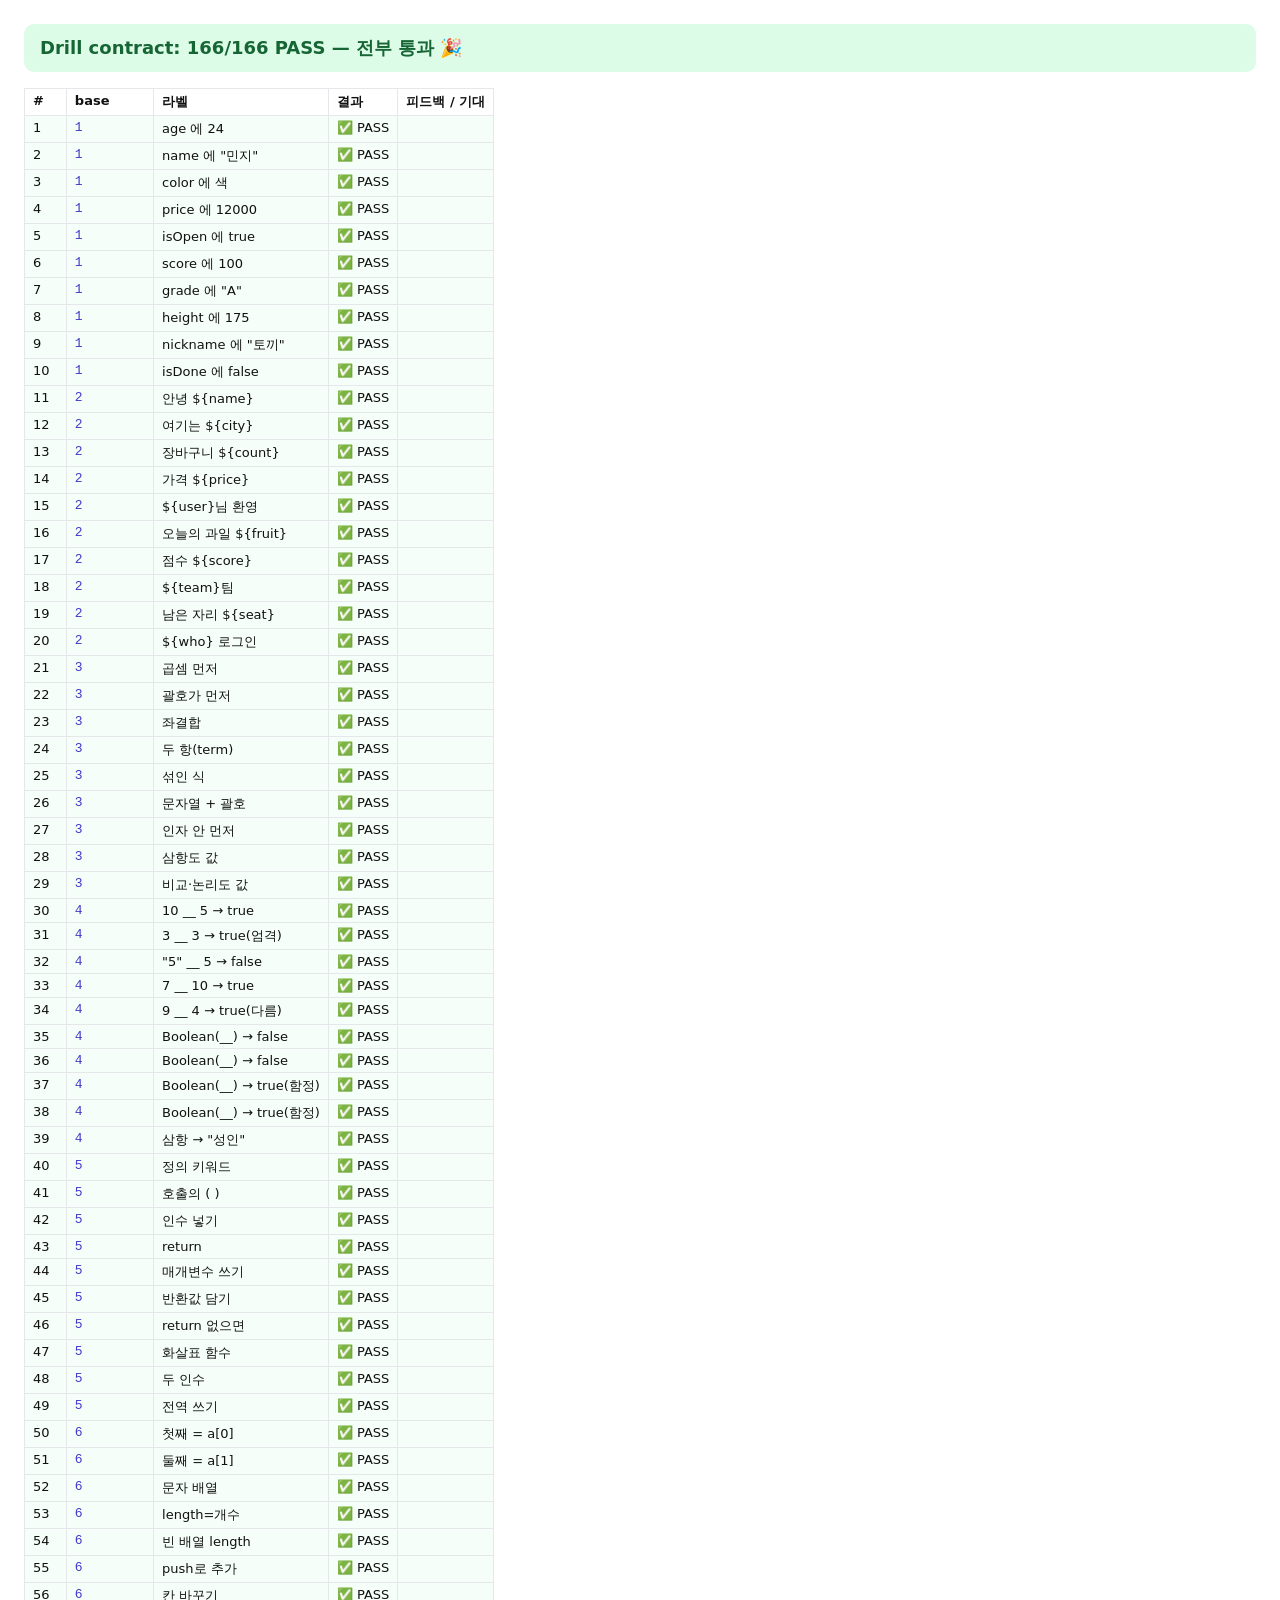
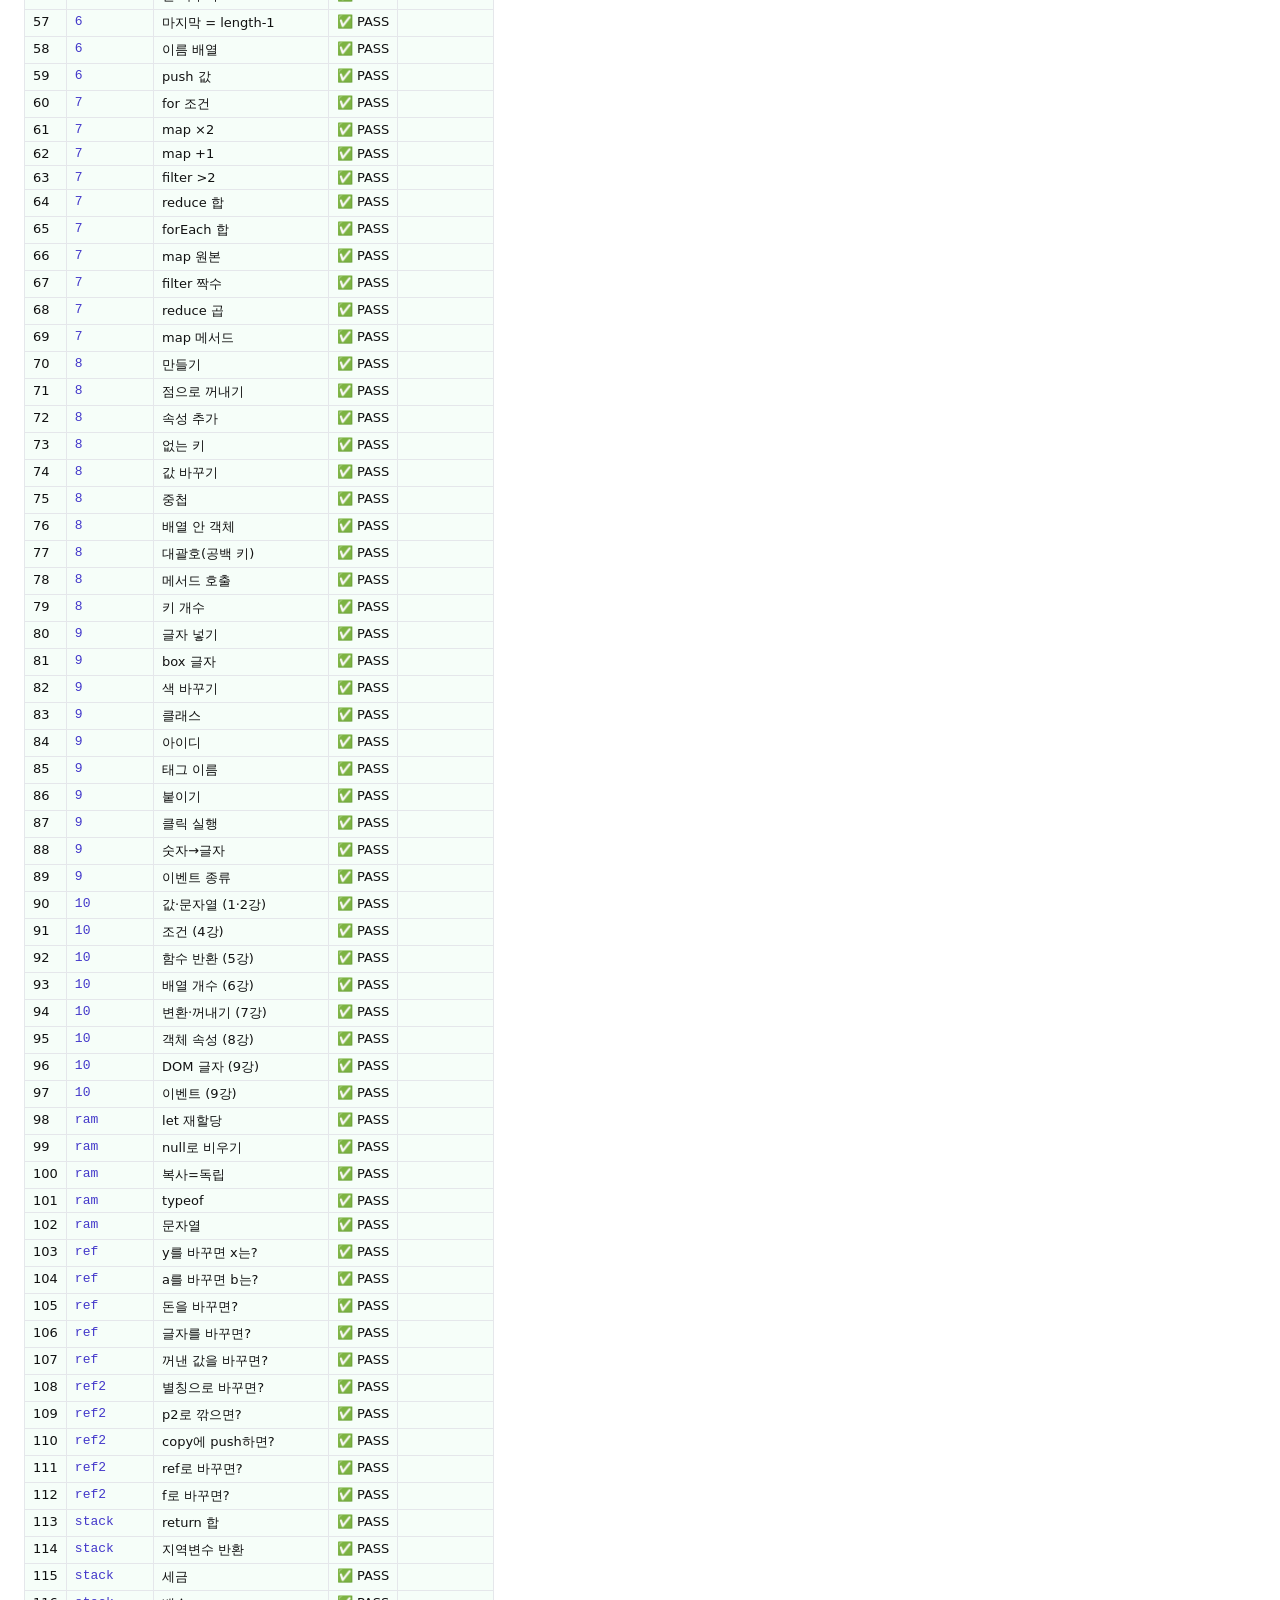
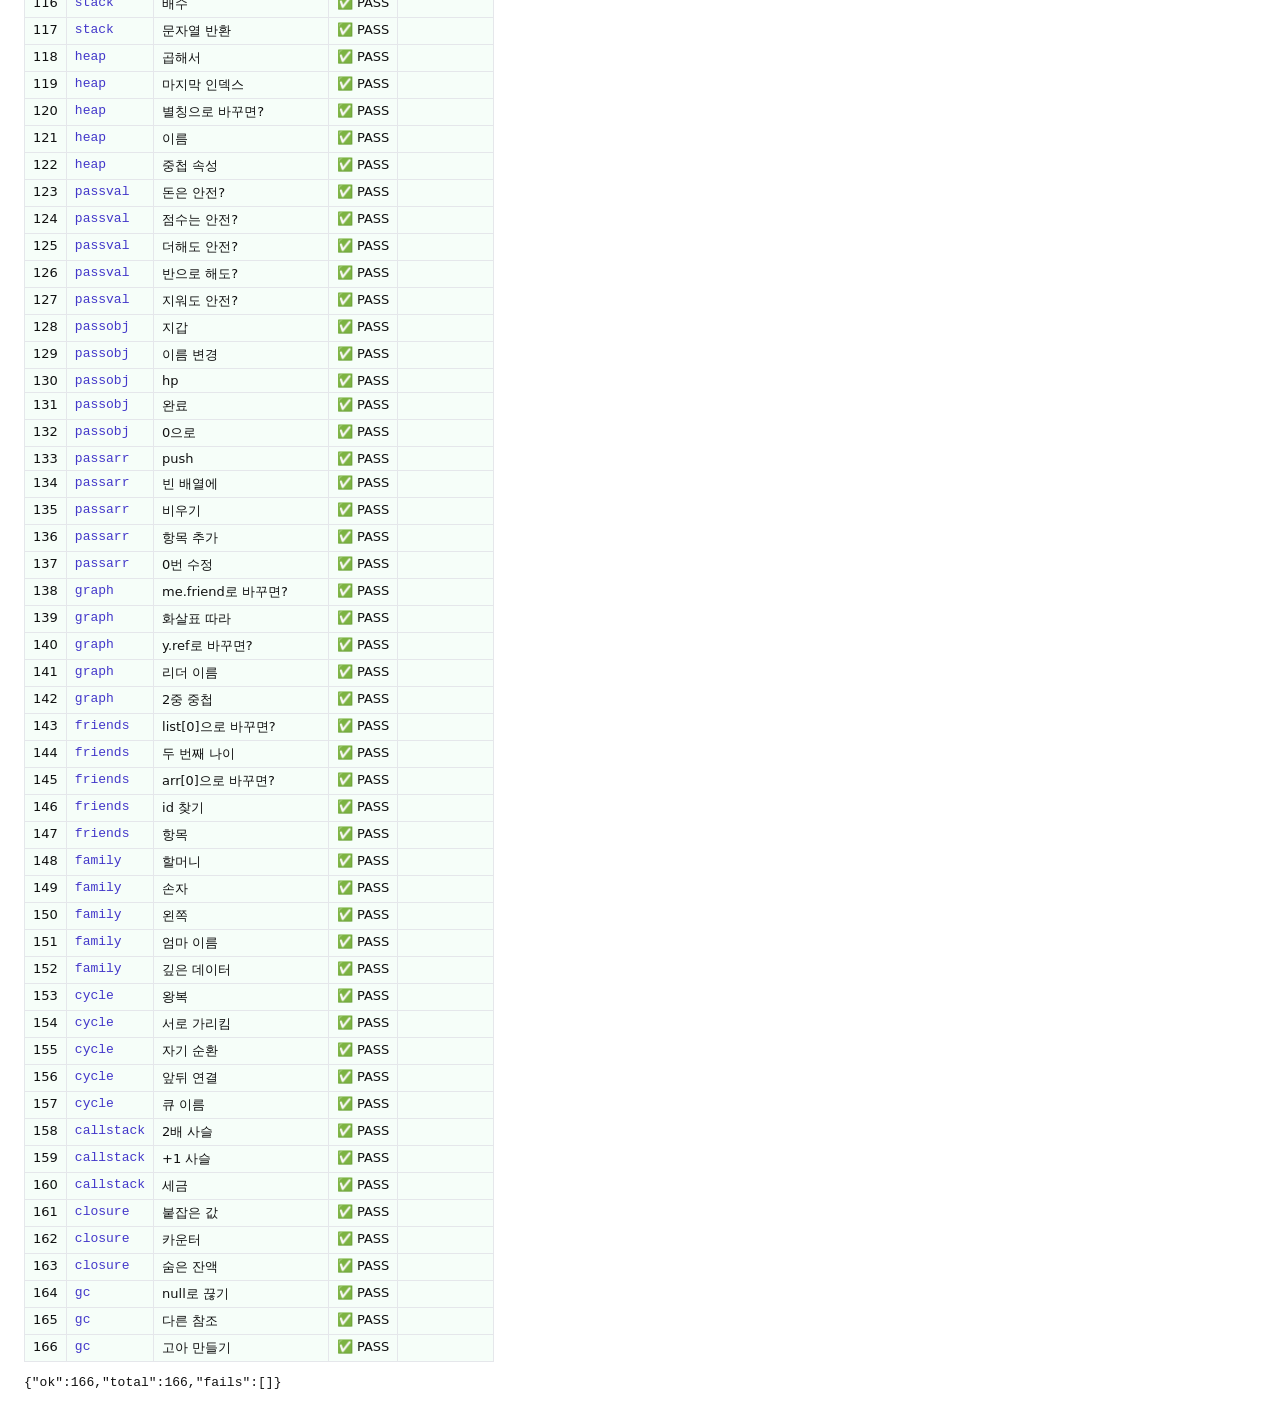
==== test/drills.html @ 56a15ffe "test: 드릴 계약 테스트(headless 브라우저, real document) 추가 - node DOM 스텁 대신 진짜 Drill 위젯을 real document 로 구동해 검" ====
<!doctype html>
<html lang="ko">
  <head>
    <meta charset="UTF-8" />
    <title>Drill contract test</title>
    <!--
      드릴 계약 테스트 (headless 브라우저에서 real document 로 실행)
      ─ 왜: node DOM 스텁은 실제 브라우저 DOM과 조용히 갈라진다(배열 fmt 드리프트 사례).
             그래서 '스텁을 흉내내 검증'하지 않고 '진짜 위젯(Drill)을 진짜 document 로 구동'해 계약을 검증한다.
      ─ 무엇을: 모든 window.Practices 의 각 문제를 Drill({problems:[p]}) 로 렌더 → 입력칸에 p.answer 를
                 넣고 '확인' 클릭 → .drill-feedback.ok 가 뜨면 PASS. (check→runFilled→fmt→normalize 전 경로 실행)
      ─ 실행:   브라우저로 열면 표가 보이고, headless(--dump-dom)면 #summary 텍스트로 결과를 긁는다.
                document.title 에도 "PASS n/n" 을 박는다.
    -->
    <style>
      body { font-family: system-ui, sans-serif; margin: 24px; color: #111; }
      #summary { font-size: 18px; font-weight: 800; padding: 12px 16px; border-radius: 10px; margin-bottom: 16px; }
      #summary.pass { background: #dcfce7; color: #166534; }
      #summary.fail { background: #fee2e2; color: #991b1b; }
      table { border-collapse: collapse; font-size: 13px; }
      th, td { border: 1px solid #e5e7eb; padding: 4px 8px; text-align: left; vertical-align: top; }
      tr.ok td { background: #f6fef9; }
      tr.no td { background: #fef2f2; }
      .tag { font-family: ui-monospace, monospace; color: #4338ca; }
      code { font-family: ui-monospace, monospace; }
    </style>
  </head>
  <body>
    <div id="summary">실행 중…</div>
    <table id="rows"><thead><tr><th>#</th><th>base</th><th>라벨</th><th>결과</th><th>피드백 / 기대</th></tr></thead><tbody></tbody></table>

    <!-- 실제 위젯 + 레슨(= Practices 등록). 위젯은 로드 시 전역만 만들고, 레슨 IIFE 는 render 를 부르지 않으므로 Drill 하나면 충분하지만, index.html 과 동일 집합을 실어 로드 시점 누락을 막는다. -->
    <script src="../src/lib/runner.js"></script>
    <script src="../src/lib/drill.js"></script>
    <script src="../src/lib/memory-model.js"></script>
    <script src="../src/lib/stackviz.js"></script>
    <script src="../src/lib/exprreduce.js"></script>
    <script src="../src/lib/quiz.js"></script>
    <script src="../src/lessons/variables.js"></script>
    <script src="../src/lessons/memory-basics.js"></script>
    <script src="../src/lessons/memory-advanced.js"></script>
    <script src="../src/lessons/calc-strings.js"></script>
    <script src="../src/lessons/expressions.js"></script>
    <script src="../src/lessons/conditions.js"></script>
    <script src="../src/lessons/functions.js"></script>
    <script src="../src/lessons/arrays.js"></script>
    <script src="../src/lessons/loops.js"></script>
    <script src="../src/lessons/objects.js"></script>
    <script src="../src/lessons/dom.js"></script>
    <script src="../src/lessons/capstone.js"></script>

    <script>
      // 진짜 위젯을 구동해 문제 하나를 채점한다 — check()→runFilled()→fmt()→normalize() 전 경로가 real document 로 실행된다.
      function verifyProblem(p) {
        const node = window.Drill({ problems: [p], hideHead: true })
        document.body.appendChild(node) // 붙여야 하는 건 아니지만 렌더 경로를 최대한 실제와 맞춘다
        const input = node.querySelector('.drill-input')
        const checkBtn = node.querySelector('.button-row .chip.on') // '확인' 버튼(정답 버튼은 .chip)
        input.value = p.answer
        checkBtn.click() // onclick=check 를 실제로 발화
        const fb = node.querySelector('.drill-feedback')
        const pass = !!node.querySelector('.drill-feedback.ok')
        const text = fb ? fb.textContent : '(피드백 없음)'
        node.remove()
        return { pass, text }
      }

      const tbody = document.querySelector('#rows tbody')
      const results = []
      let total = 0, ok = 0
      let n = 0

      for (const base of Object.keys(window.Practices)) {
        const cfg = window.Practices[base]
        if (!cfg || !Array.isArray(cfg.problems)) continue
        cfg.problems.forEach((p) => {
          if (p.answer === undefined || p.expect === undefined) return
          total++; n++
          let r
          try { r = verifyProblem(p) } catch (e) { r = { pass: false, text: '⚠️ 예외: ' + (e && e.message || e) } }
          if (r.pass) ok++
          results.push({ n, base, label: p.label || '', pass: r.pass, text: r.text, expect: p.expect })

          const tr = document.createElement('tr')
          tr.className = r.pass ? 'ok' : 'no'
          tr.innerHTML =
            '<td>' + n + '</td>' +
            '<td class="tag">' + base + '</td>' +
            '<td>' + (p.label || '') + '</td>' +
            '<td>' + (r.pass ? '✅ PASS' : '❌ FAIL') + '</td>' +
            '<td>' + (r.pass ? '' : ('<code>' + (r.text || '').replace(/</g, '&lt;') + '</code> · 기대 <code>' + String(p.expect).replace(/</g, '&lt;') + '</code>')) + '</td>'
          tbody.appendChild(tr)
        })
      }

      const fails = results.filter((r) => !r.pass)
      const summary = document.querySelector('#summary')
      const head = 'Drill contract: ' + ok + '/' + total + (fails.length ? ' FAIL' : ' PASS')
      summary.className = fails.length ? 'fail' : 'pass'
      summary.textContent = head + (fails.length ? ' — 실패: ' + fails.map((f) => f.base + '/' + f.label).join(', ') : ' — 전부 통과 🎉')
      document.title = head
      // headless --dump-dom 로 긁을 수 있게 기계 판독용 한 줄도 남긴다.
      const marker = document.createElement('pre')
      marker.id = 'result-json'
      marker.textContent = JSON.stringify({ ok, total, fails: fails.map((f) => ({ base: f.base, label: f.label, got: f.text, expect: f.expect })) })
      document.body.appendChild(marker)
    </script>
  </body>
</html>
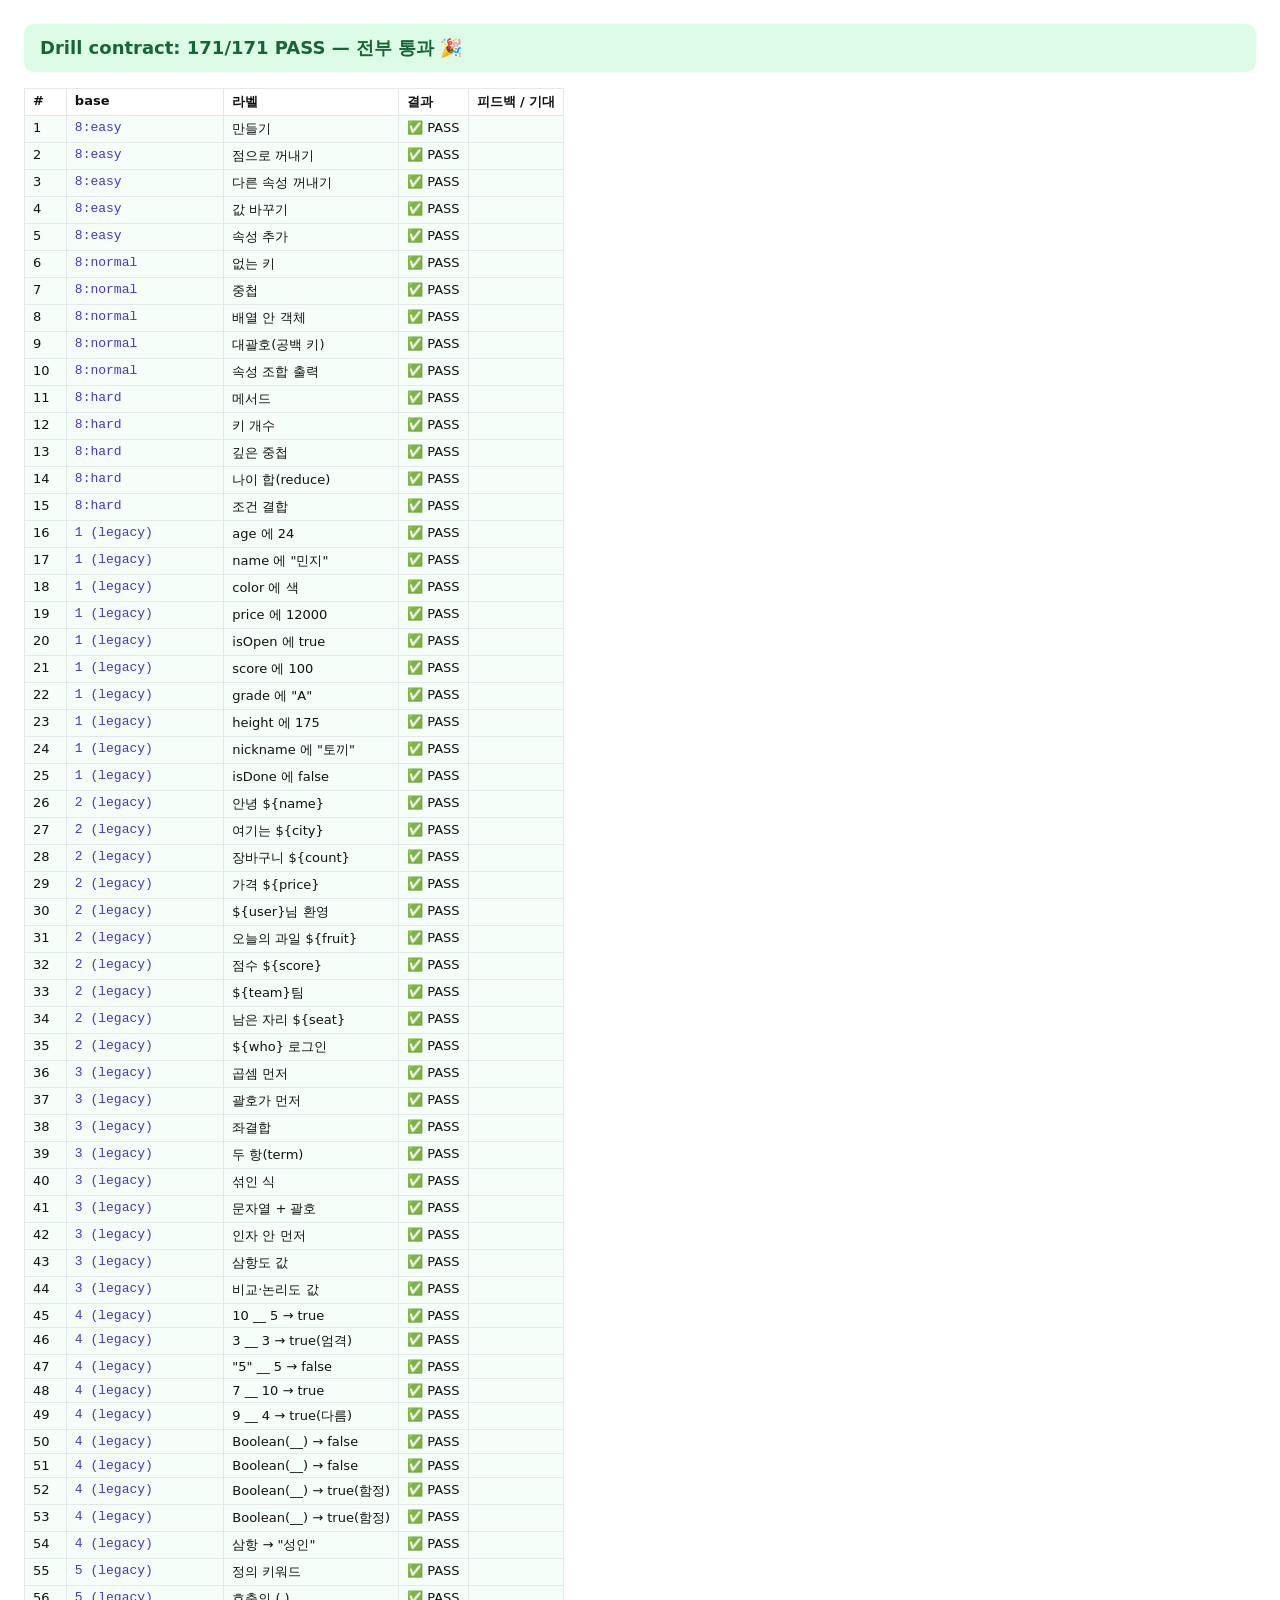
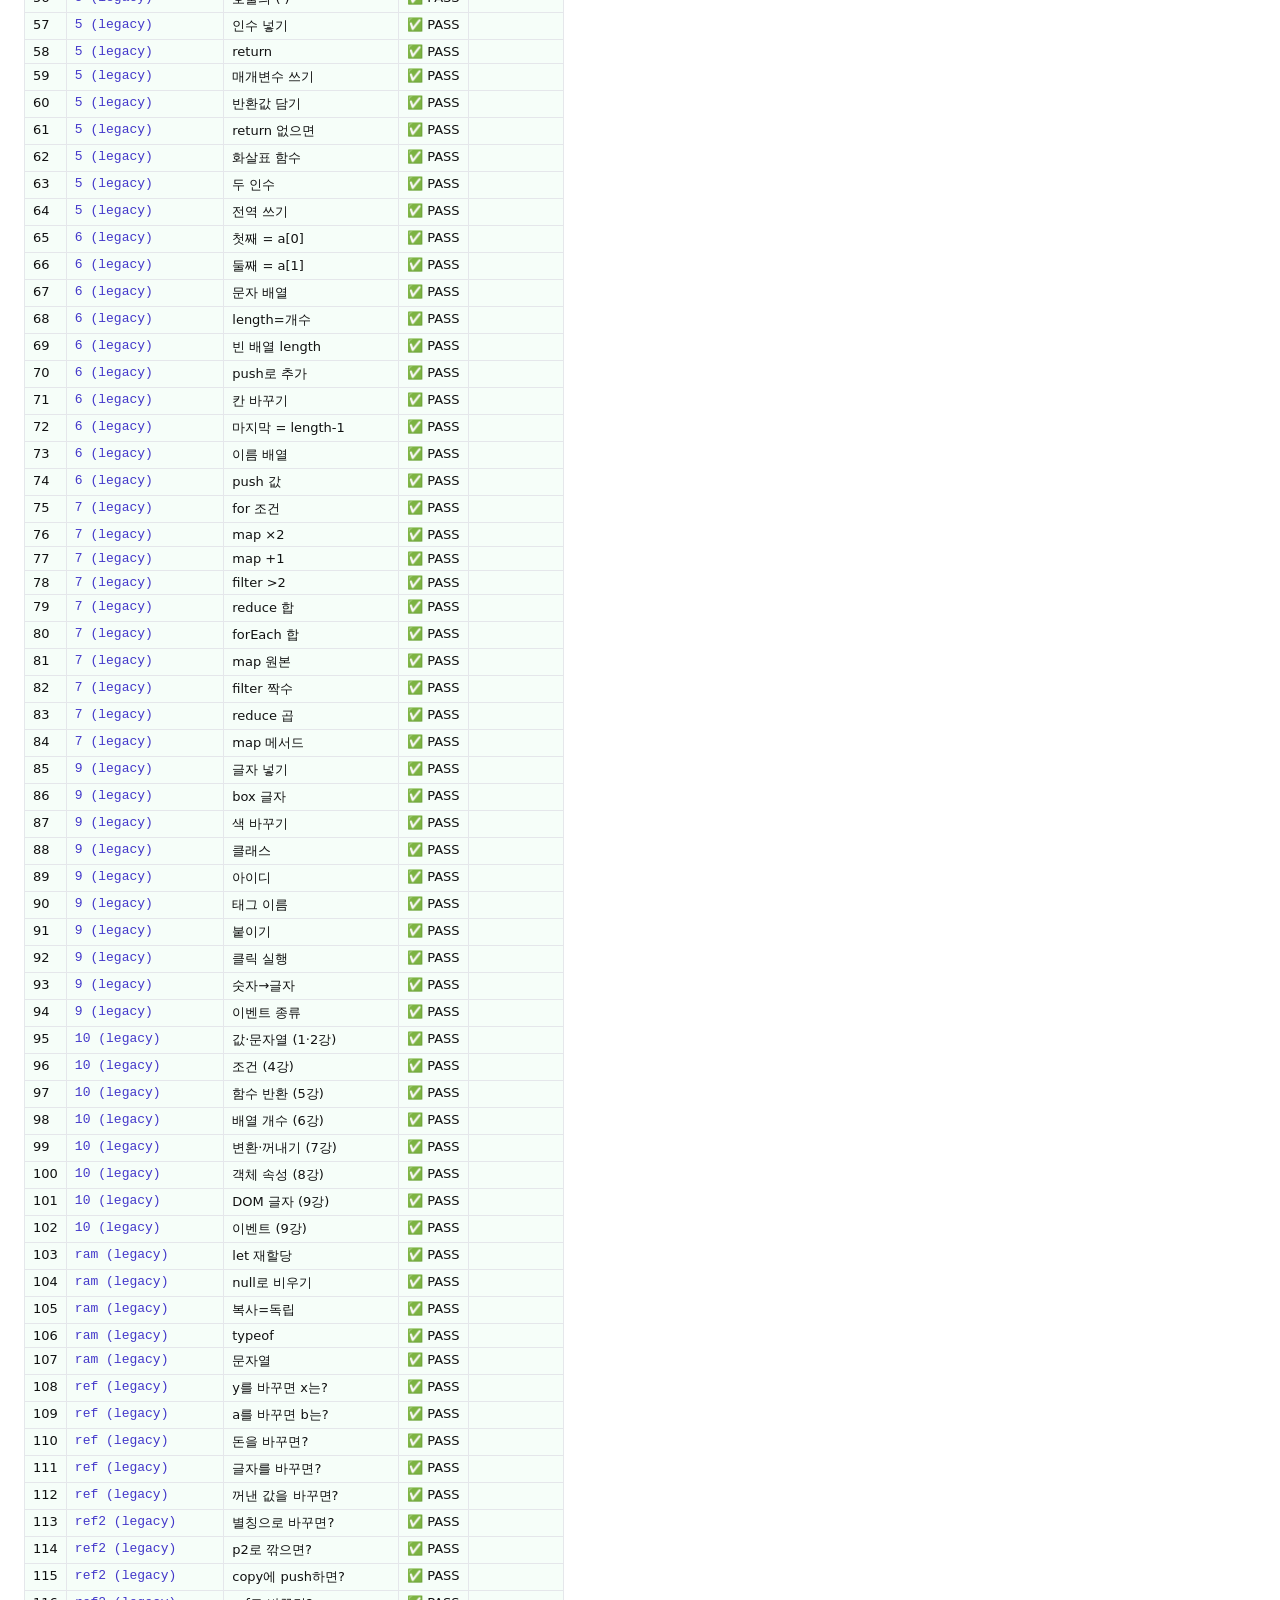
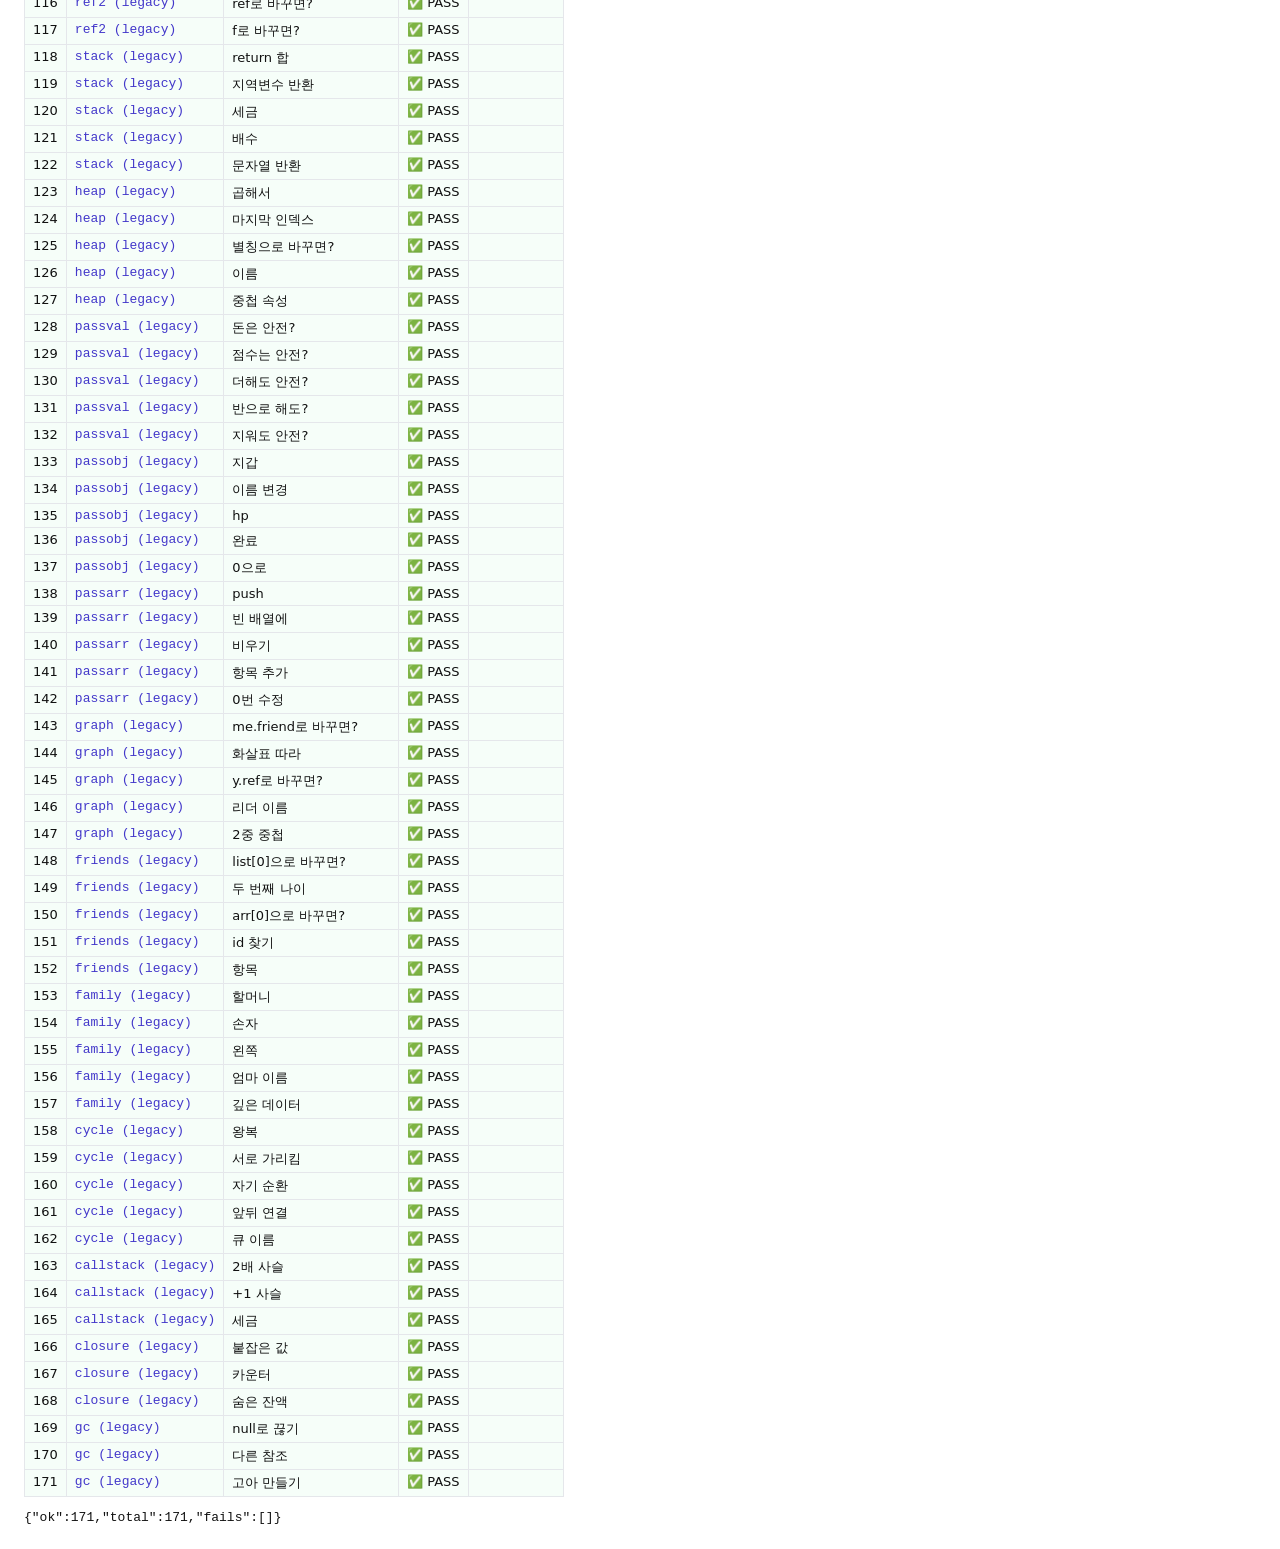
==== commit bcb0cc93: "feat: 난이도 3단계 드릴 아키텍처 + 8강 수직 슬라이스 (ADR 0008) - src/drills/{easy,normal,hard}.js 신설 — window.Drills." ====
--- a/test/drills.html
+++ b/test/drills.html
@@ -48,6 +48,9 @@
     <script src="../src/lessons/objects.js"></script>
     <script src="../src/lessons/dom.js"></script>
     <script src="../src/lessons/capstone.js"></script>
+    <script src="../src/drills/easy.js"></script>
+    <script src="../src/drills/normal.js"></script>
+    <script src="../src/drills/hard.js"></script>
 
     <script>
       // 진짜 위젯을 구동해 문제 하나를 채점한다 — check()→runFilled()→fmt()→normalize() 전 경로가 real document 로 실행된다.
@@ -70,22 +73,37 @@
       let total = 0, ok = 0
       let n = 0
 
-      for (const base of Object.keys(window.Practices)) {
+      // 채점 대상 수집: ① 난이도 파일(window.Drills.{easy,normal,hard}[base]) ② 아직 이주 안 한 레거시(window.Practices[base]).
+      //   레거시는 Drills 어느 tier에도 없는 base만(이주 완료분 중복 방지).
+      const D = window.Drills || { easy: {}, normal: {}, hard: {} }
+      const sets = [] // { source, problems }
+      for (const tier of ['easy', 'normal', 'hard']) {
+        for (const base of Object.keys(D[tier] || {})) {
+          const cfg = D[tier][base]
+          if (cfg && Array.isArray(cfg.problems)) sets.push({ source: base + ':' + tier, problems: cfg.problems })
+        }
+      }
+      const migrated = new Set([].concat(...['easy', 'normal', 'hard'].map((t) => Object.keys(D[t] || {}))))
+      for (const base of Object.keys(window.Practices || {})) {
+        if (migrated.has(String(base))) continue
         const cfg = window.Practices[base]
-        if (!cfg || !Array.isArray(cfg.problems)) continue
-        cfg.problems.forEach((p) => {
+        if (cfg && Array.isArray(cfg.problems)) sets.push({ source: base + ' (legacy)', problems: cfg.problems })
+      }
+
+      for (const set of sets) {
+        set.problems.forEach((p) => {
           if (p.answer === undefined || p.expect === undefined) return
           total++; n++
           let r
           try { r = verifyProblem(p) } catch (e) { r = { pass: false, text: '⚠️ 예외: ' + (e && e.message || e) } }
           if (r.pass) ok++
-          results.push({ n, base, label: p.label || '', pass: r.pass, text: r.text, expect: p.expect })
+          results.push({ n, base: set.source, label: p.label || '', pass: r.pass, text: r.text, expect: p.expect })
 
           const tr = document.createElement('tr')
           tr.className = r.pass ? 'ok' : 'no'
           tr.innerHTML =
             '<td>' + n + '</td>' +
-            '<td class="tag">' + base + '</td>' +
+            '<td class="tag">' + set.source + '</td>' +
             '<td>' + (p.label || '') + '</td>' +
             '<td>' + (r.pass ? '✅ PASS' : '❌ FAIL') + '</td>' +
             '<td>' + (r.pass ? '' : ('<code>' + (r.text || '').replace(/</g, '&lt;') + '</code> · 기대 <code>' + String(p.expect).replace(/</g, '&lt;') + '</code>')) + '</td>'
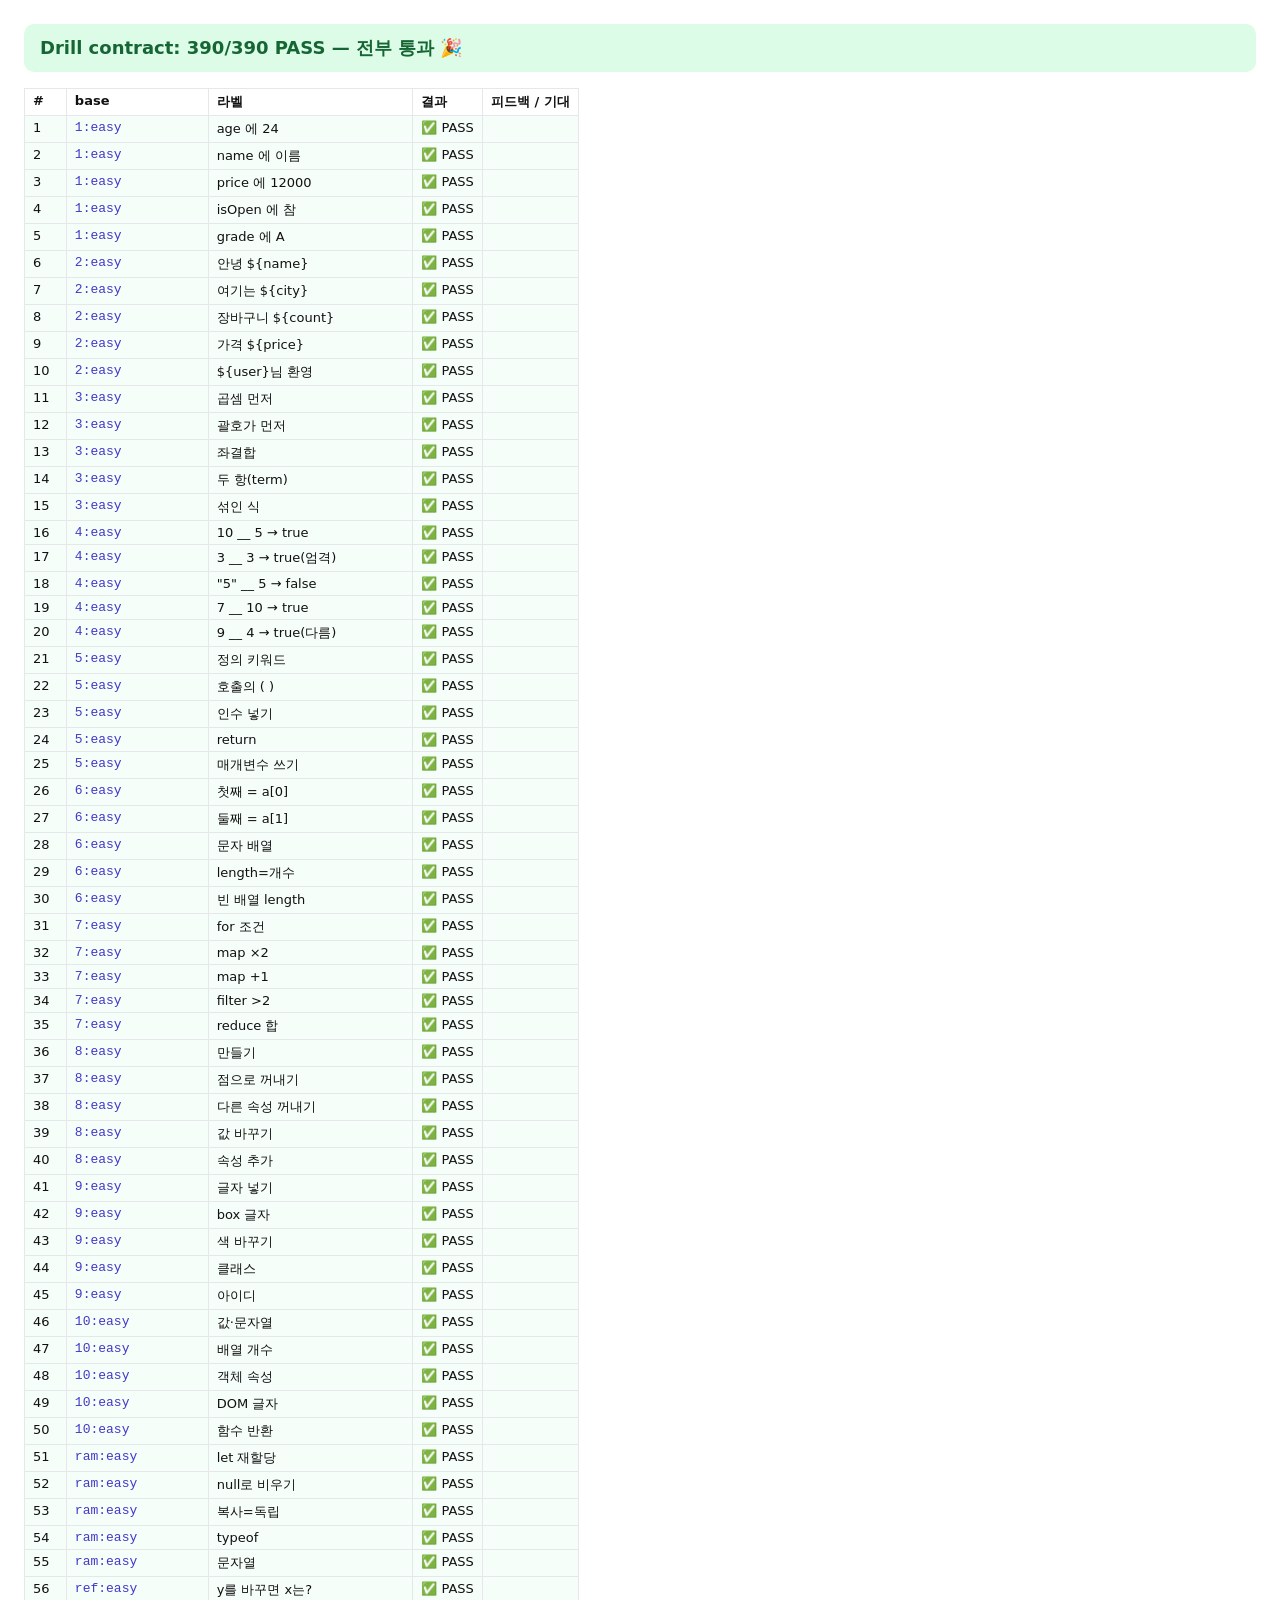
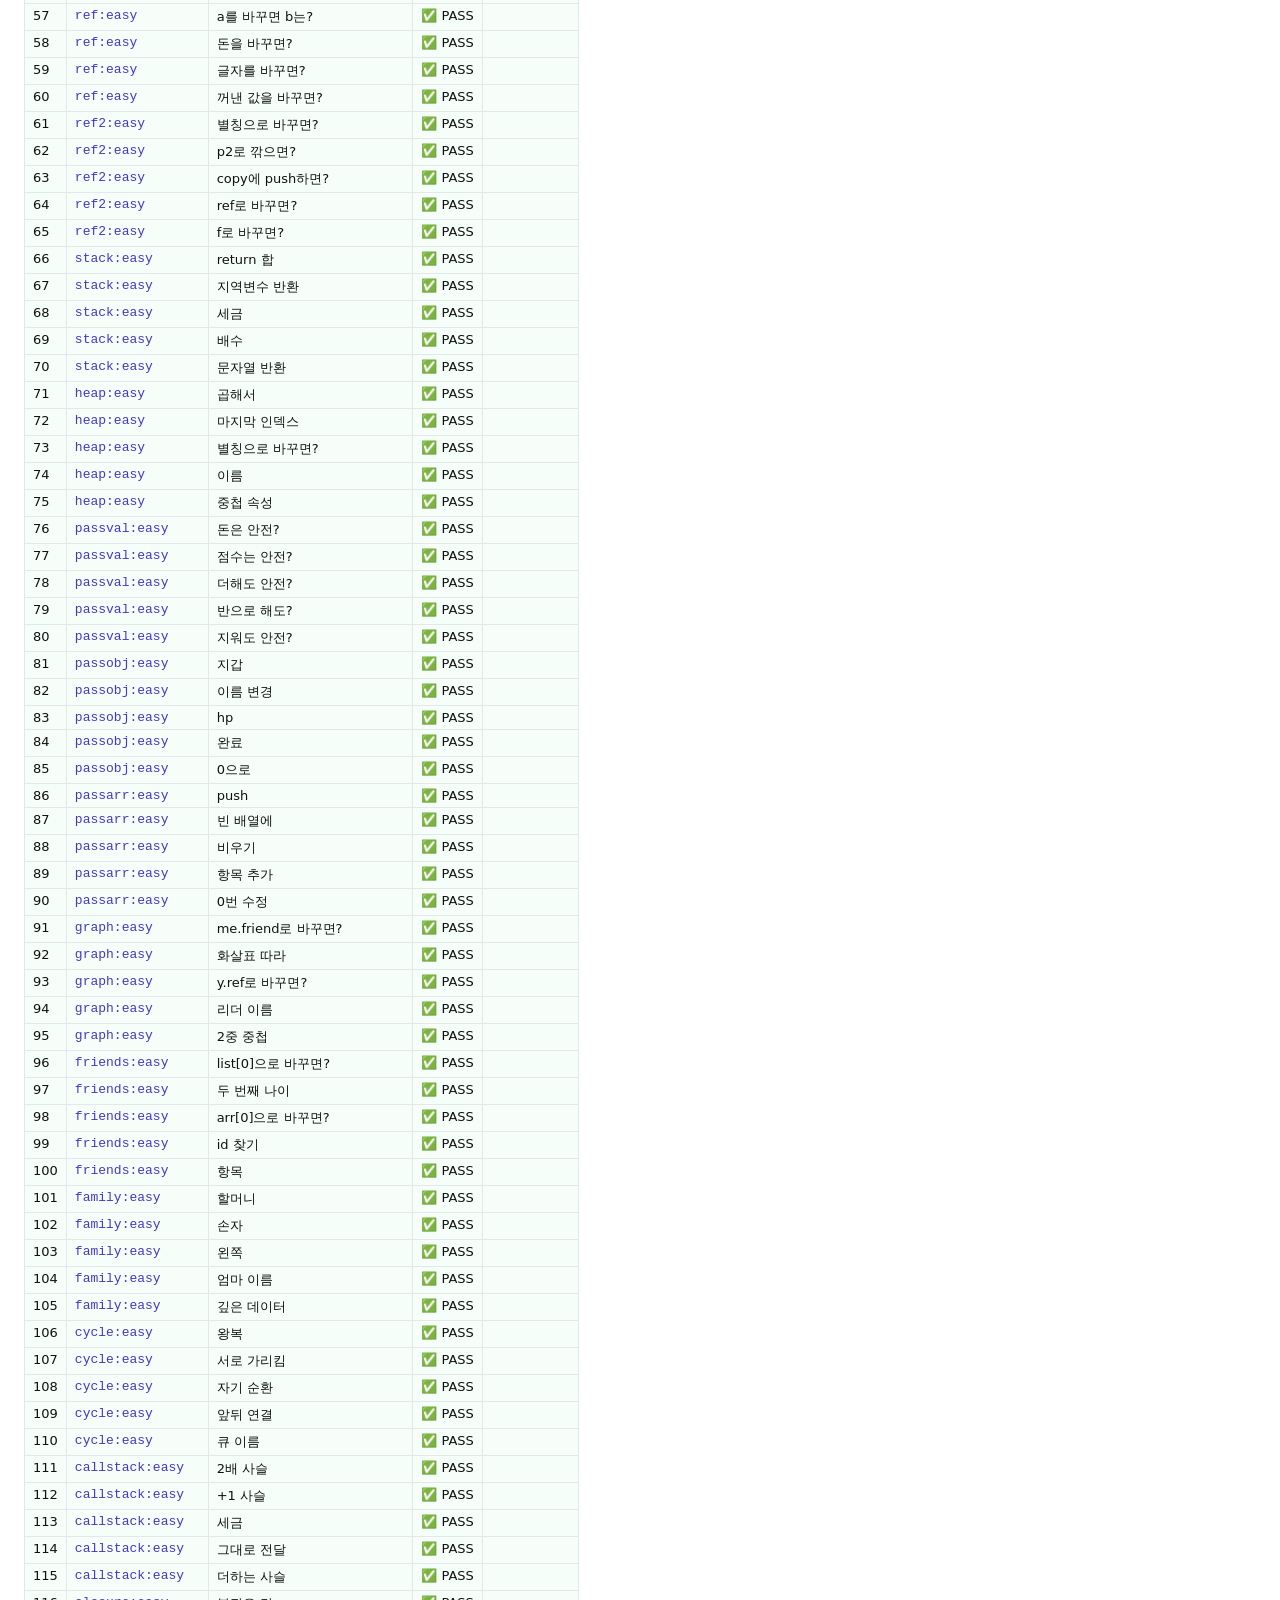
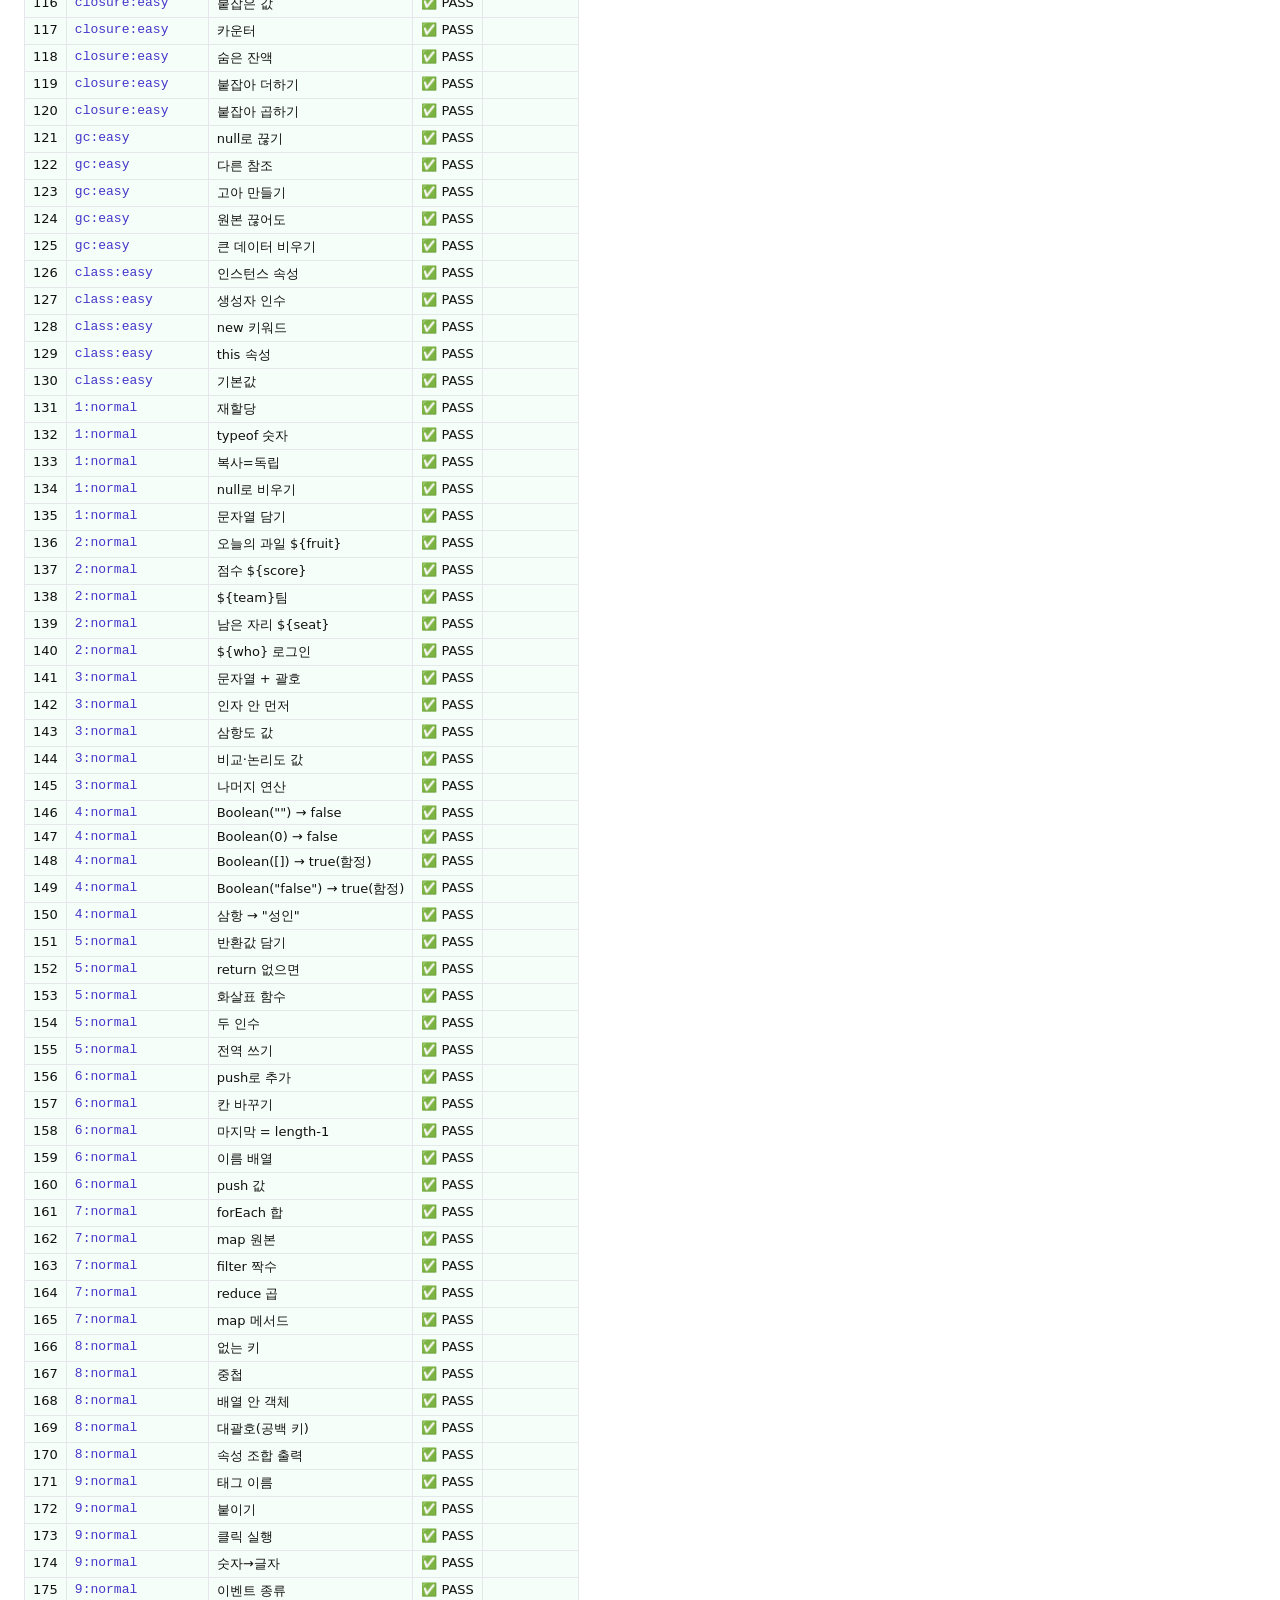
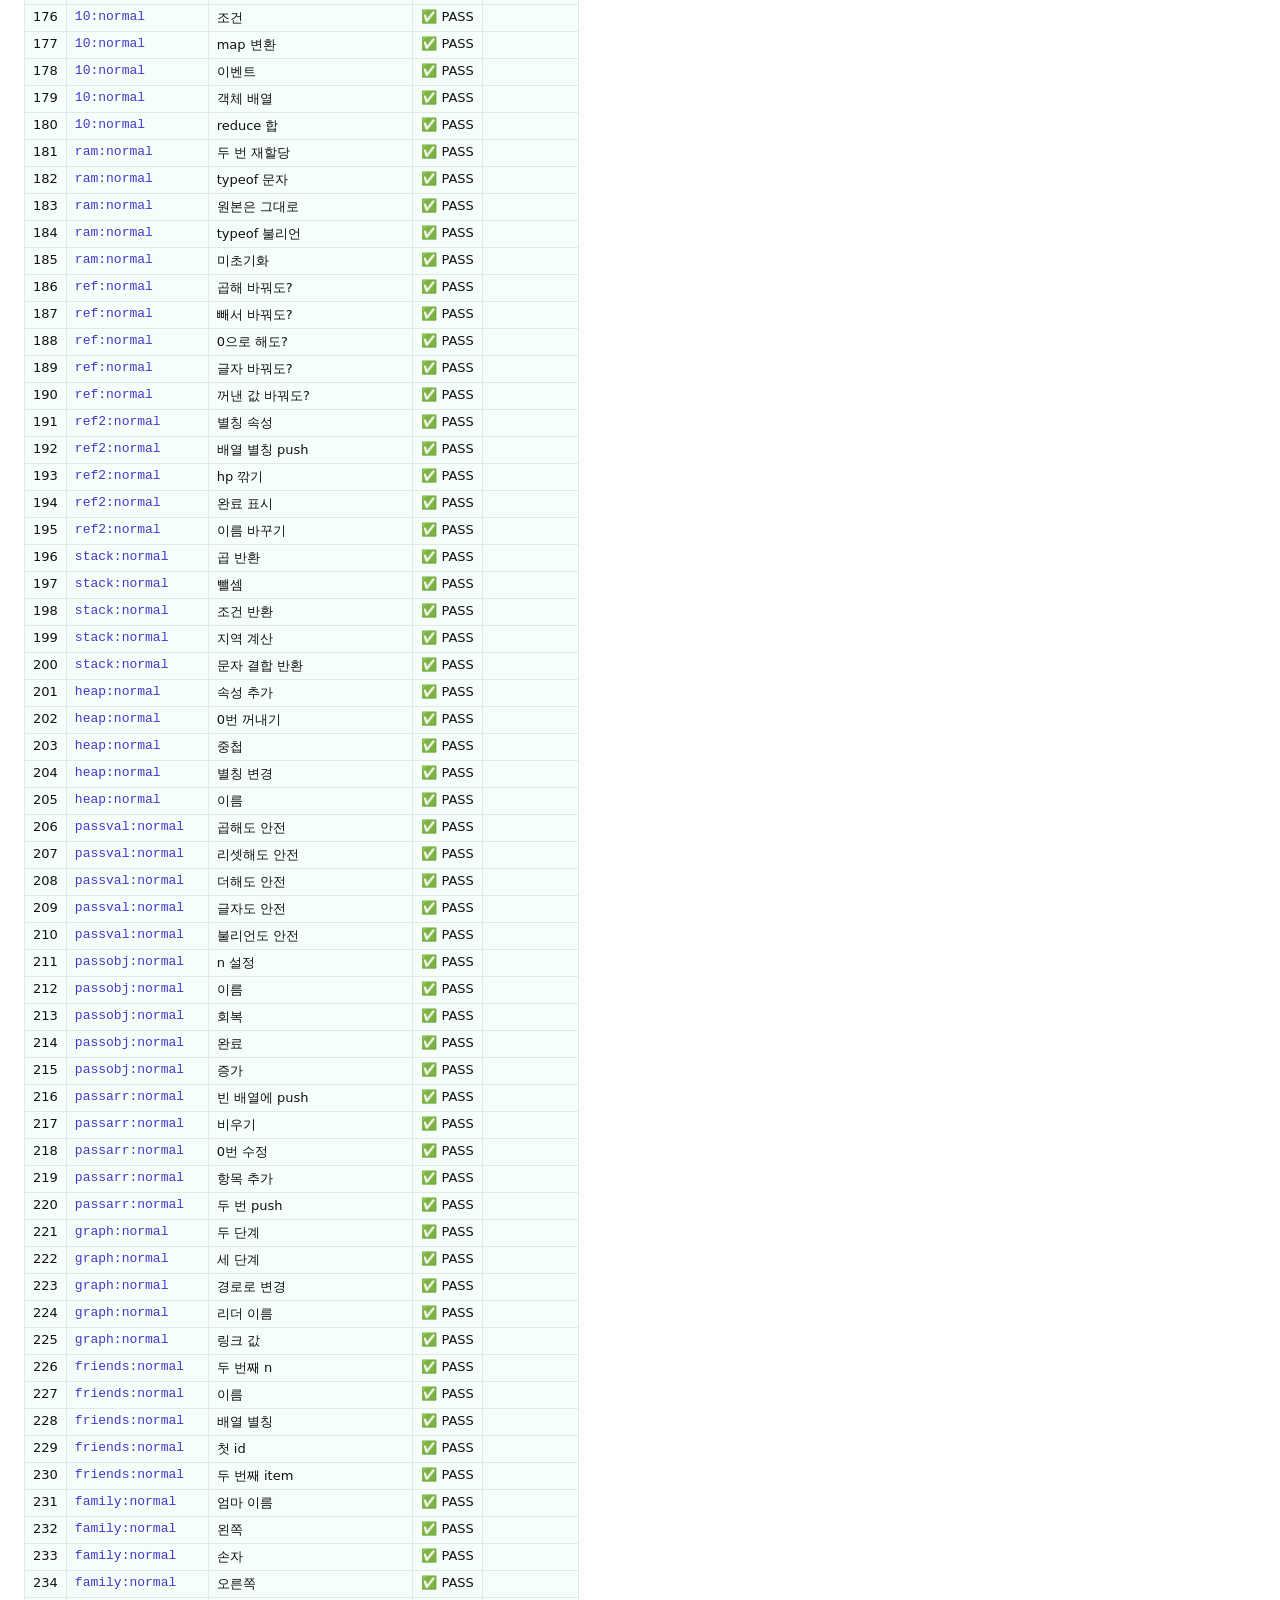
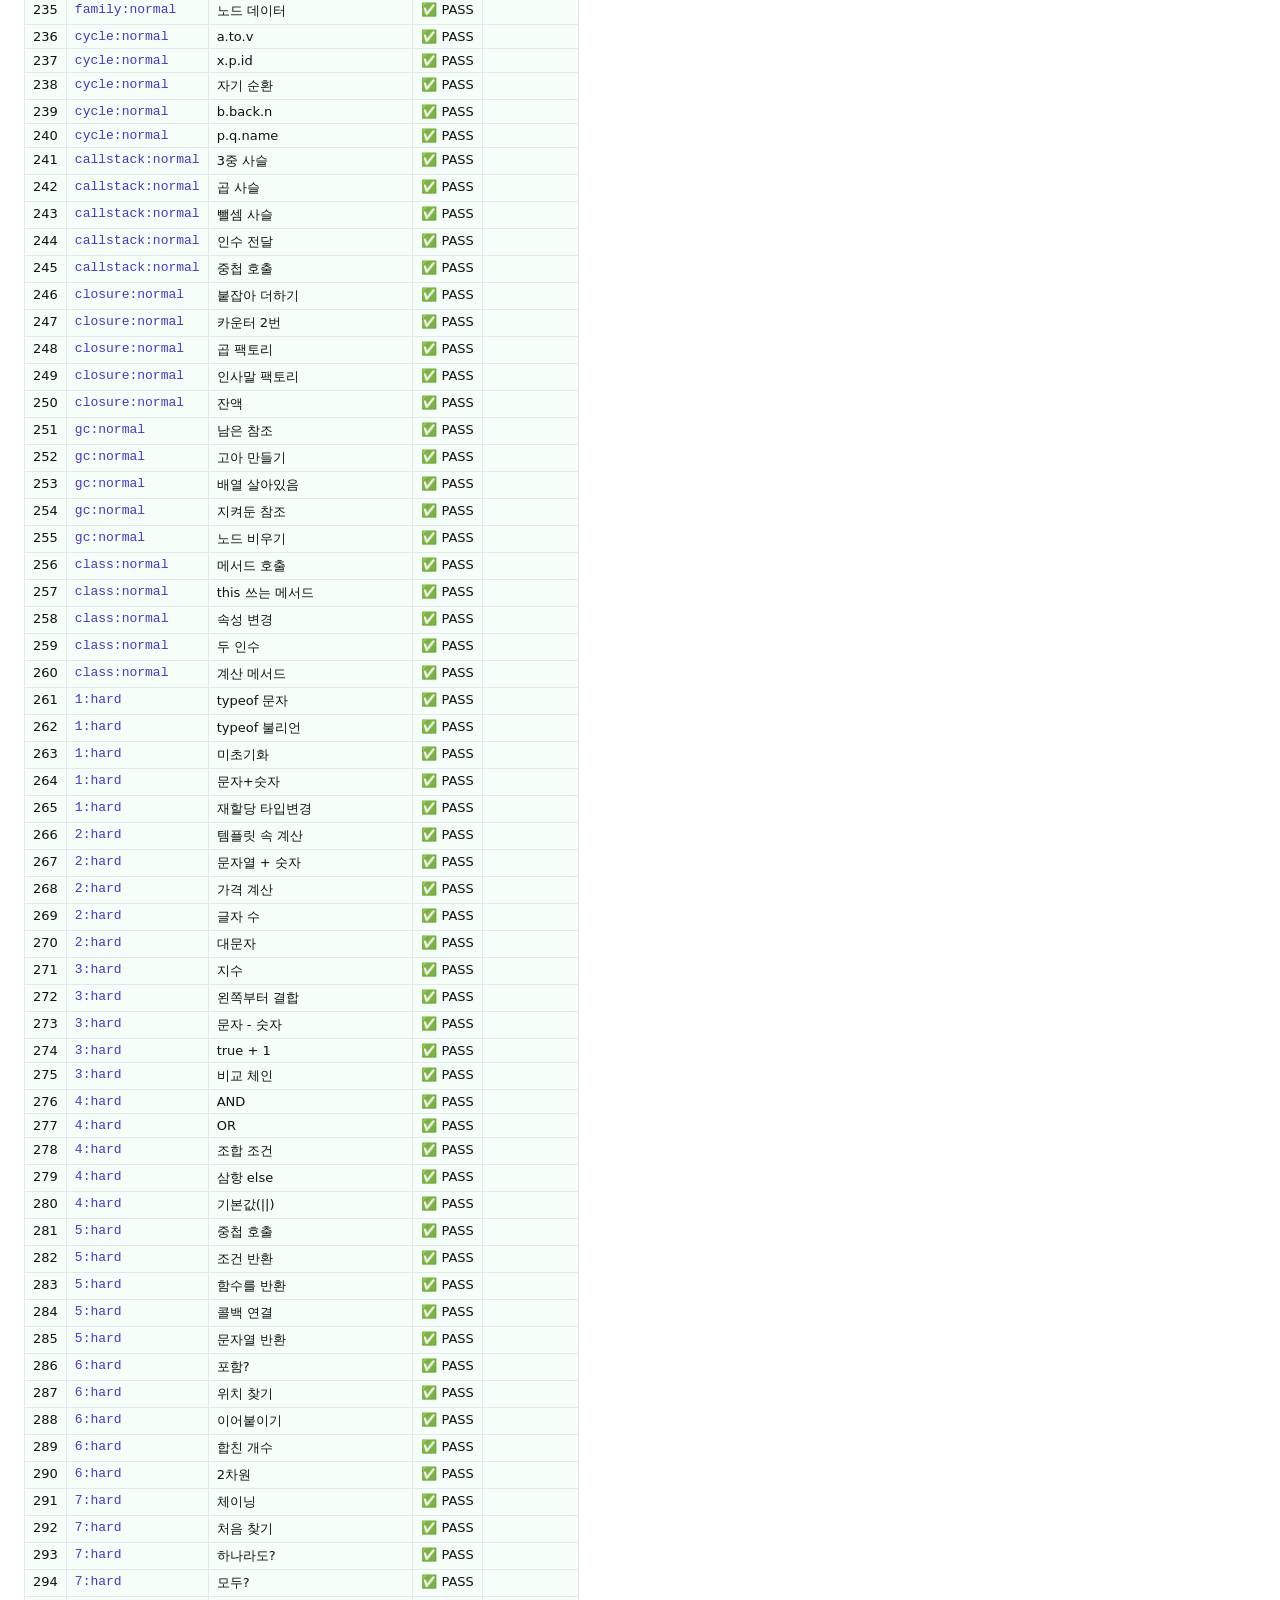
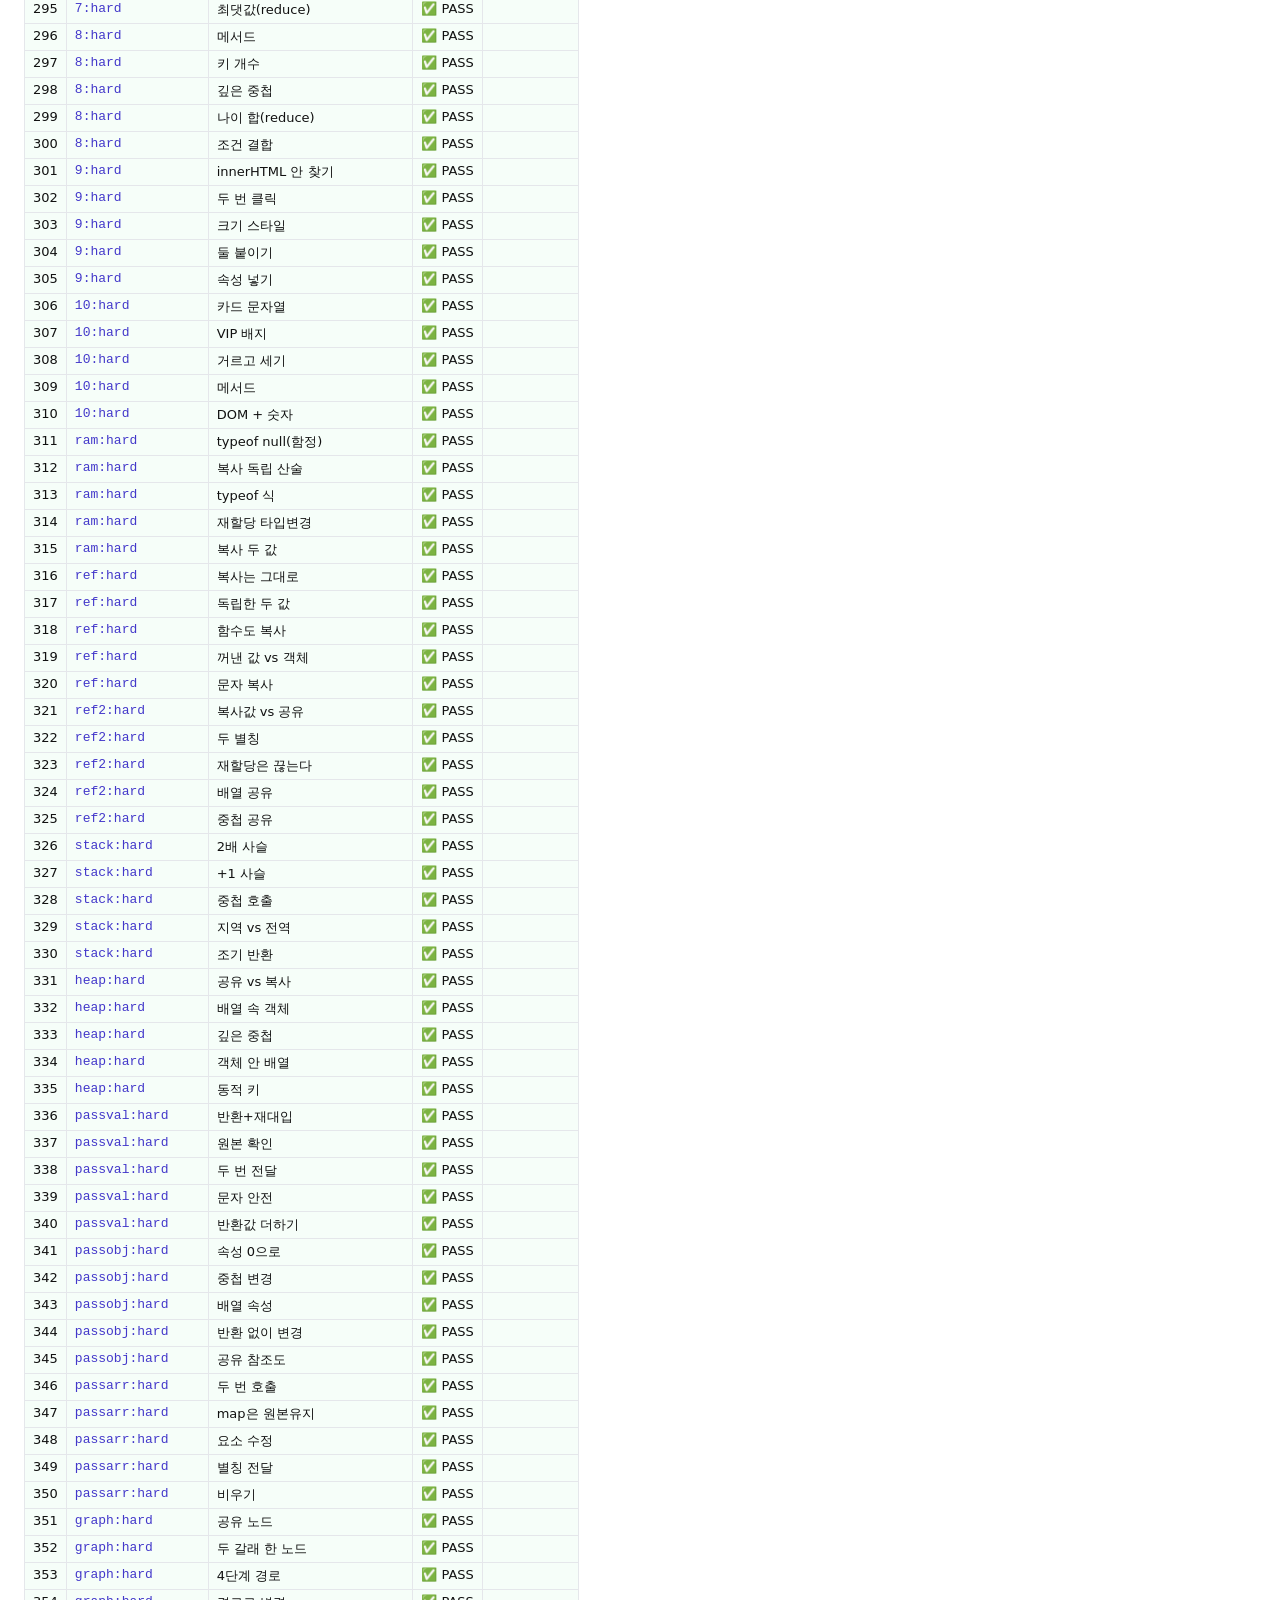
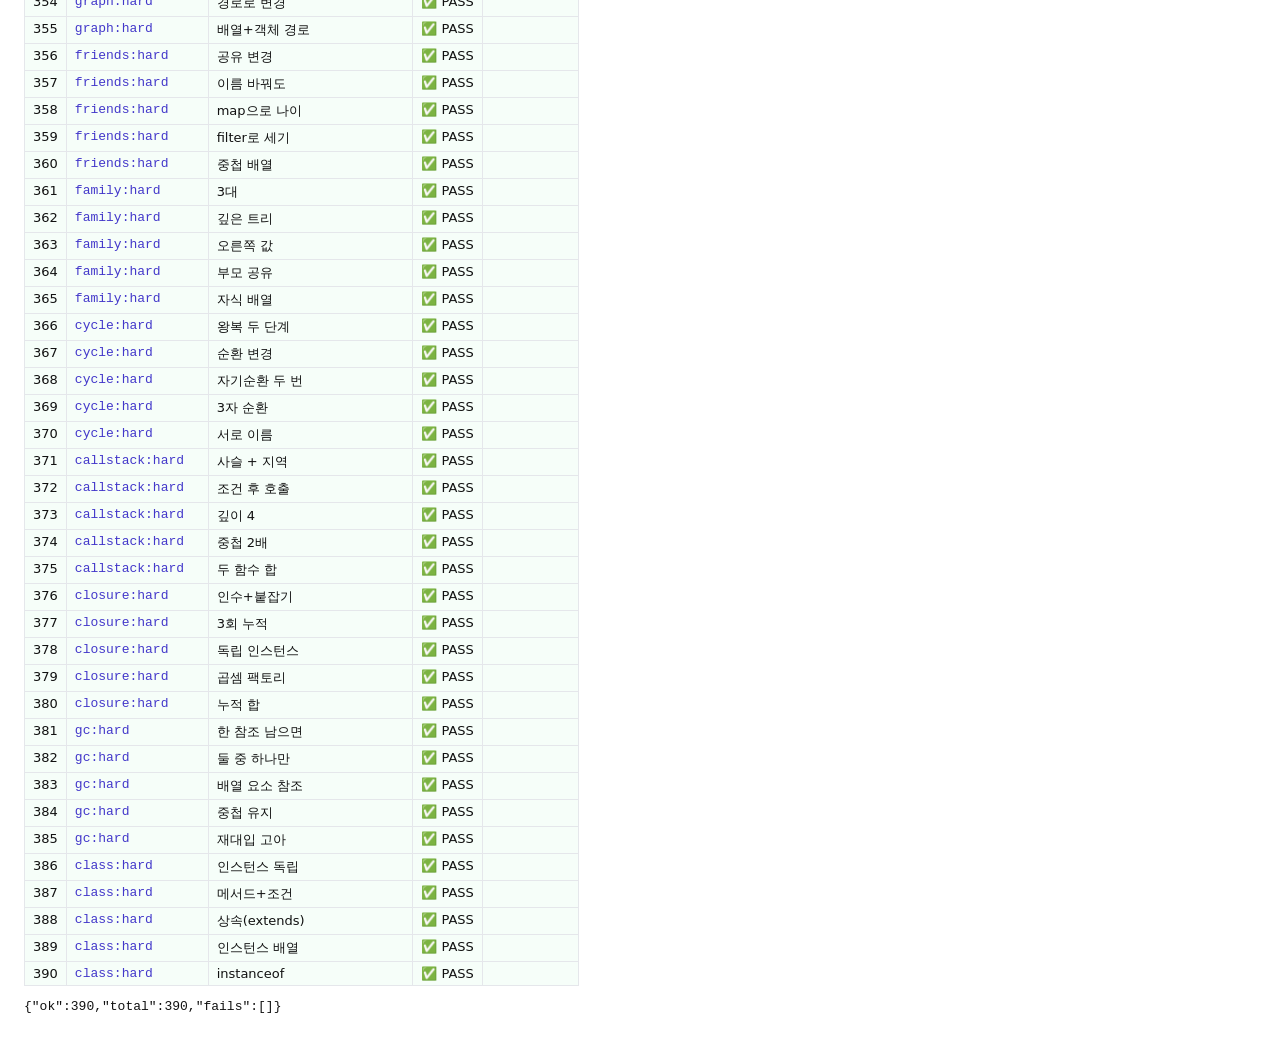
==== commit 9fda9379: "feat: 클래스 선택 심화 챕터 추가 (객체 뒤 · ADR 0008 3단계 드릴) - src/lessons/classes.js — "객체 찍는 틀": 왜 class→constru" ====
--- a/test/drills.html
+++ b/test/drills.html
@@ -46,6 +46,7 @@
     <script src="../src/lessons/arrays.js"></script>
     <script src="../src/lessons/loops.js"></script>
     <script src="../src/lessons/objects.js"></script>
+    <script src="../src/lessons/classes.js"></script>
     <script src="../src/lessons/dom.js"></script>
     <script src="../src/lessons/capstone.js"></script>
     <script src="../src/drills/easy.js"></script>
